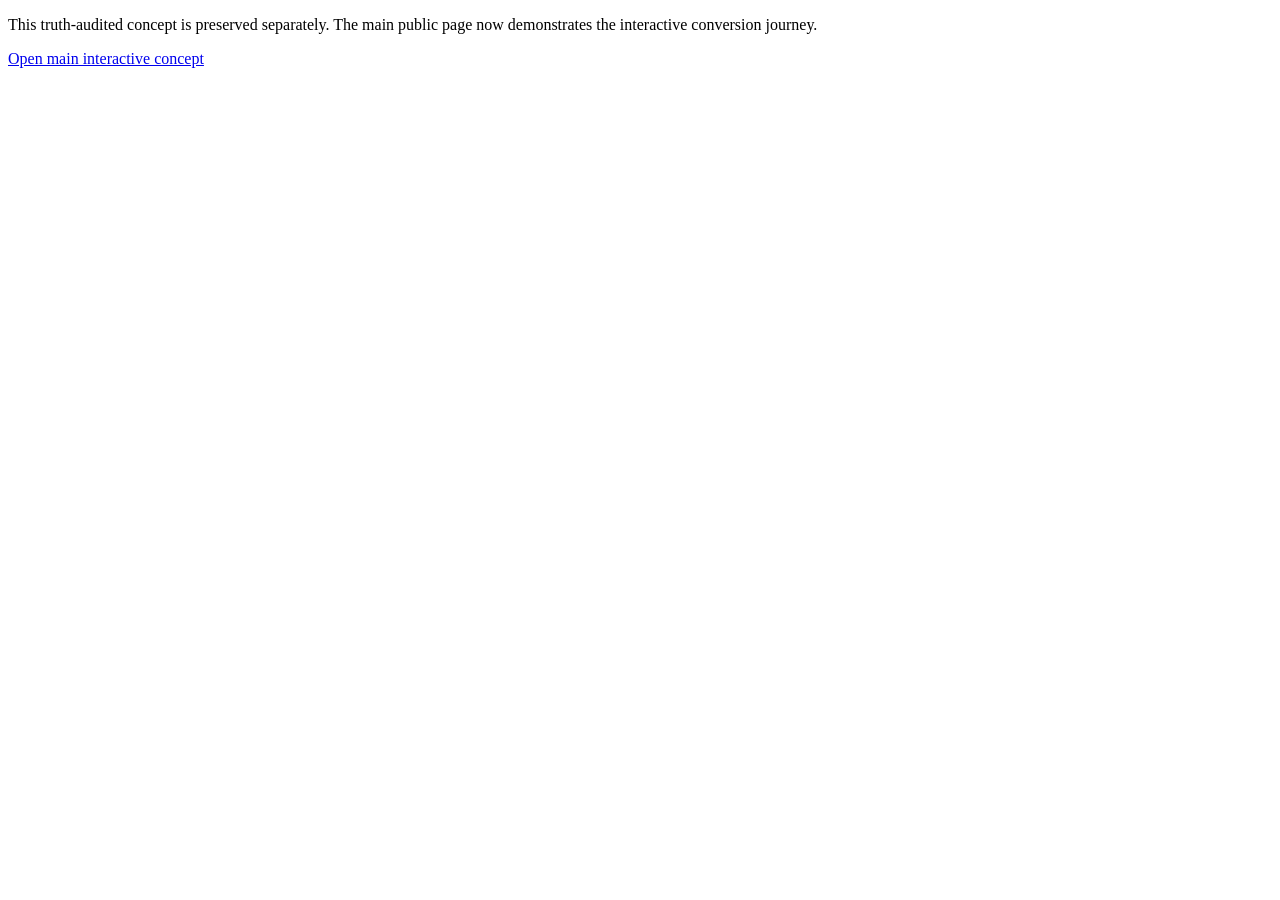
==== truthful.html @ 20d856f5 "Preserve truth-audited concept route" ====
<!doctype html><html><head><meta charset="utf-8"><meta name="viewport" content="width=device-width, initial-scale=1"><title>Dr Janson's Veterinary Hospital — Truth-audited concept</title></head><body><p>This truth-audited concept is preserved separately. The main public page now demonstrates the interactive conversion journey.</p><p><a href="./">Open main interactive concept</a></p></body></html>
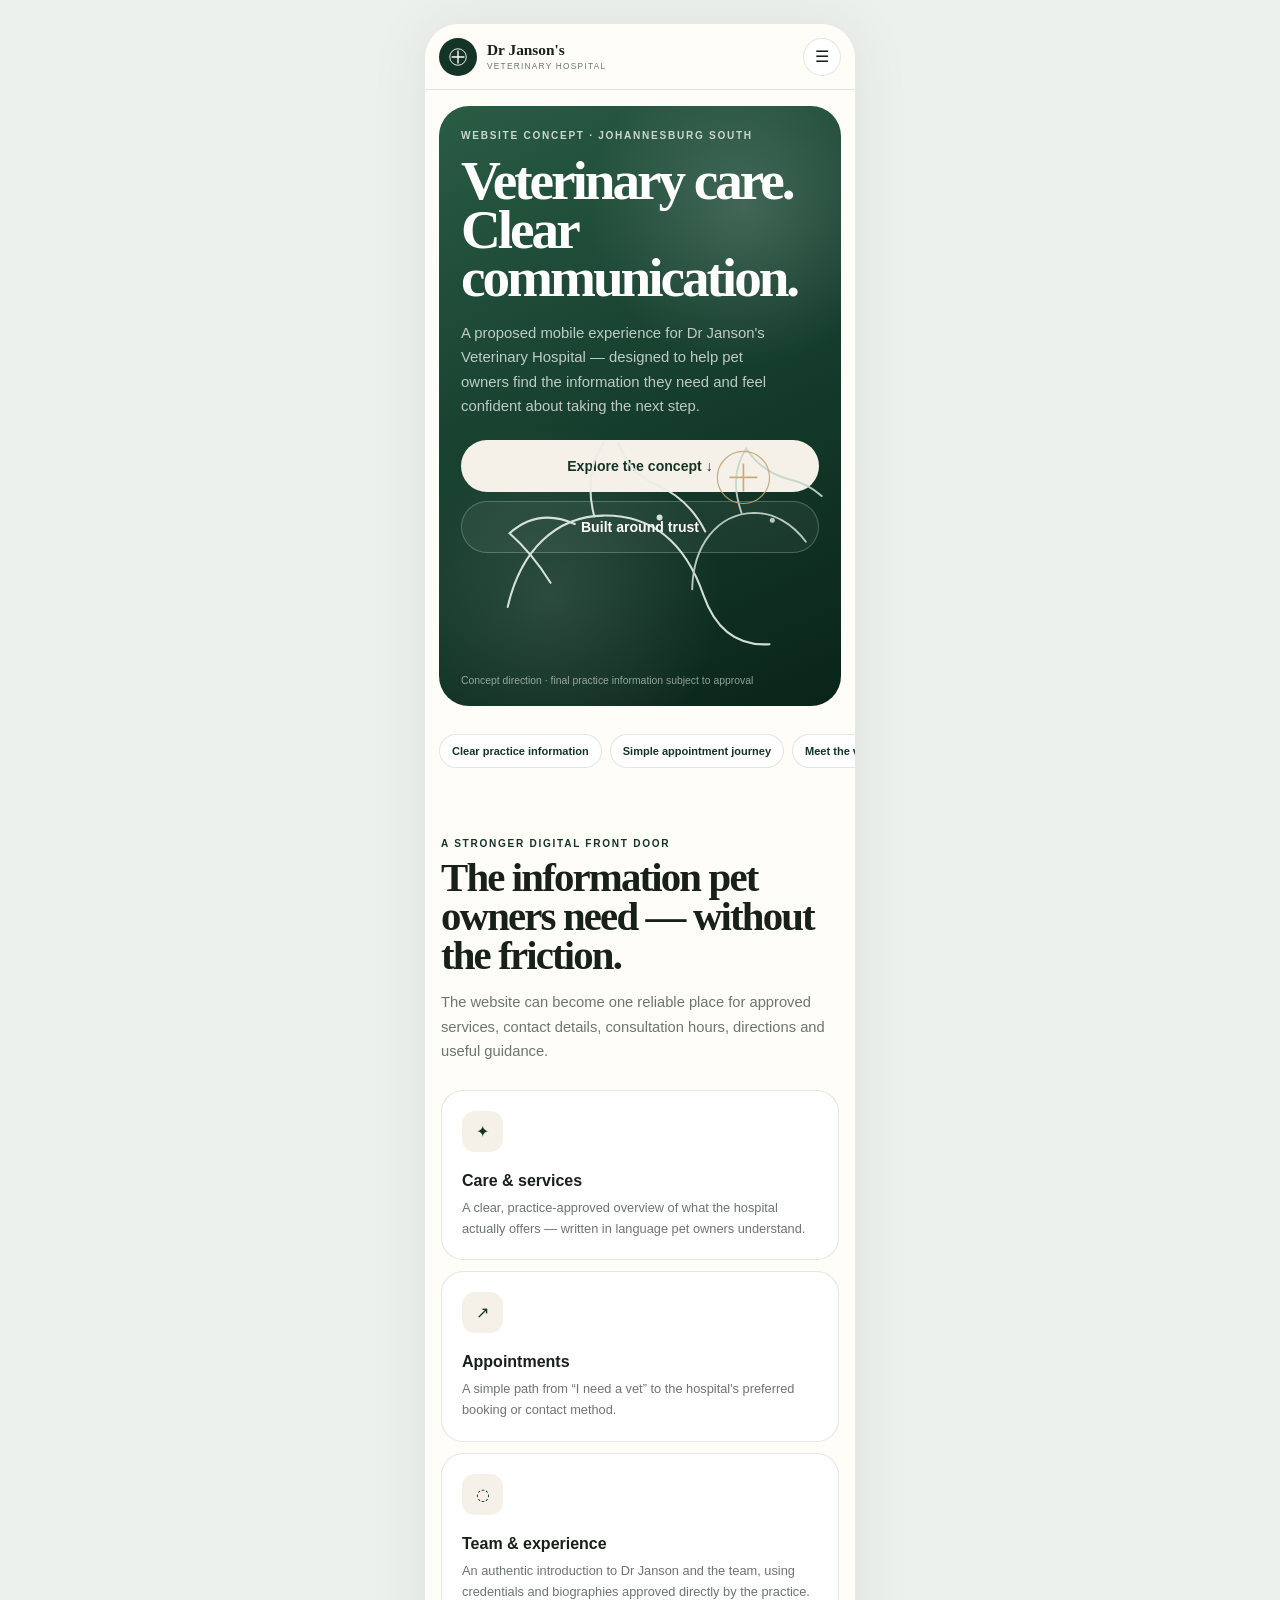
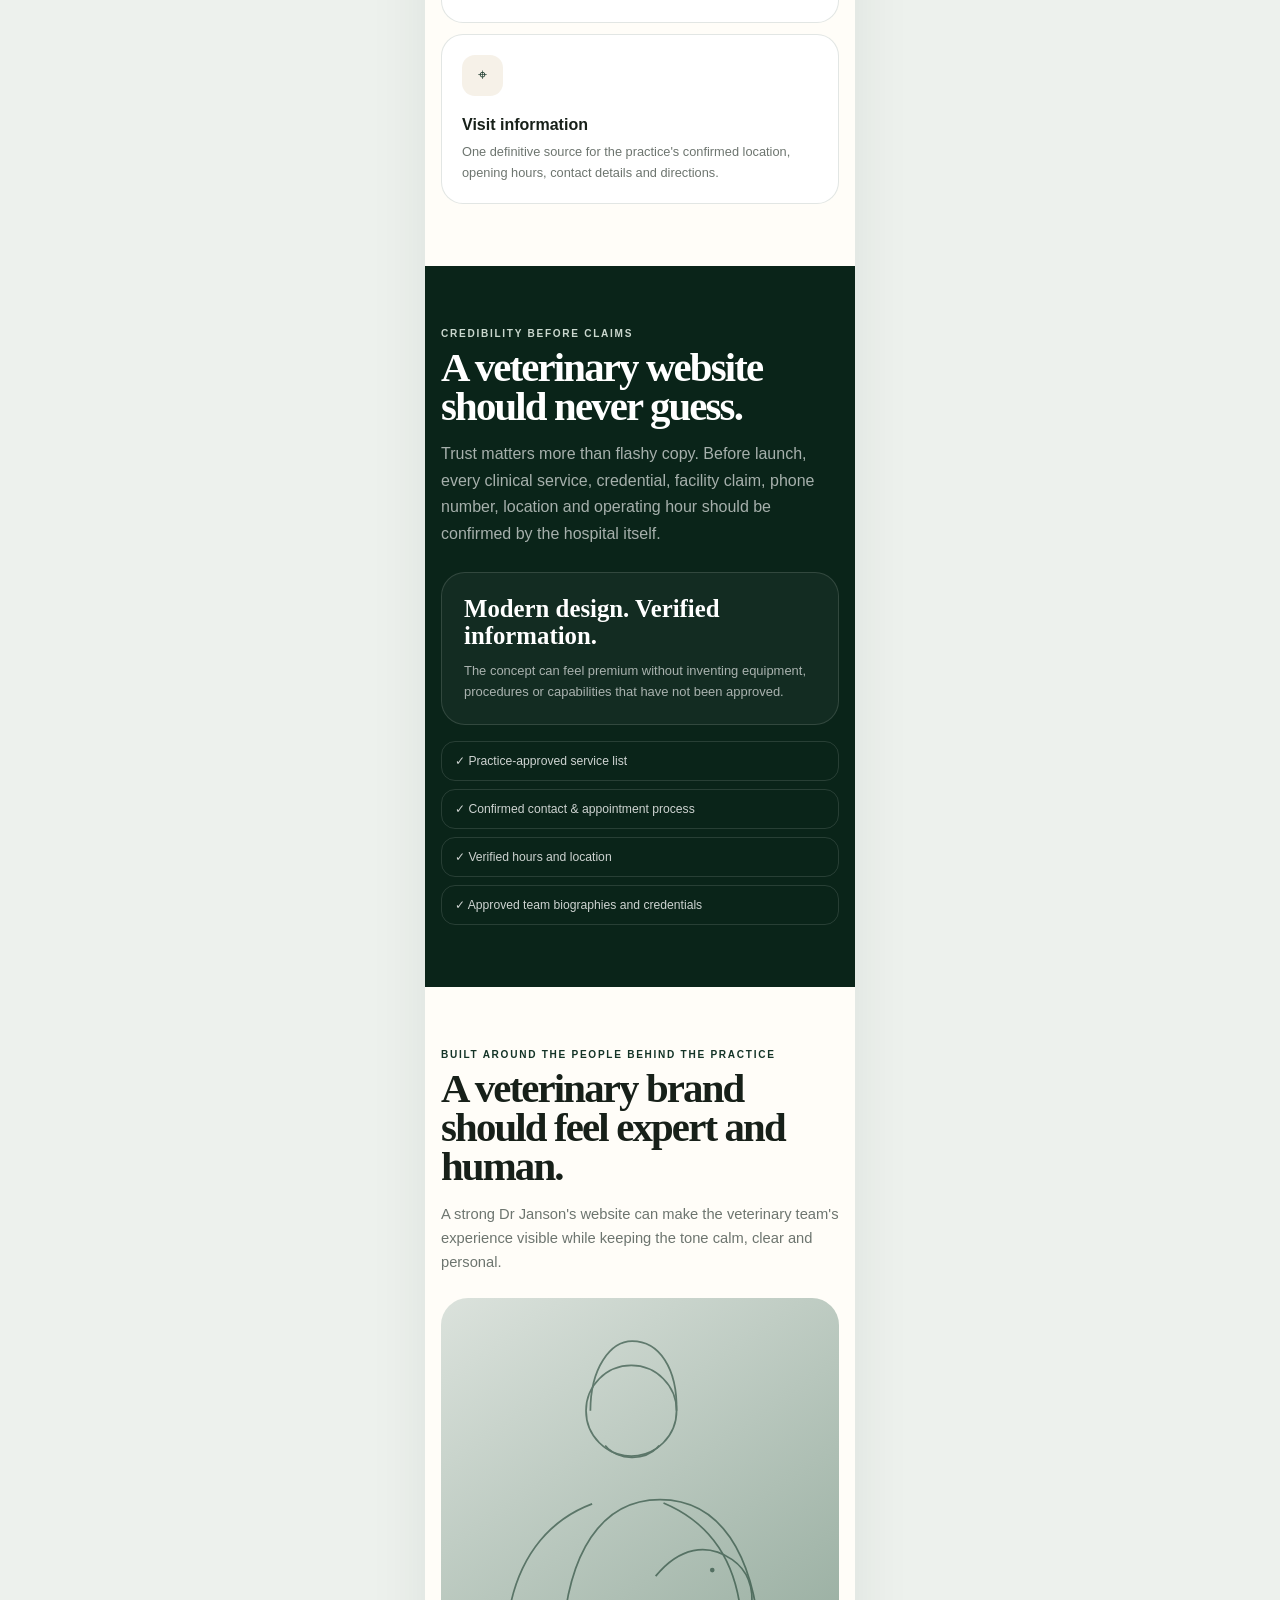
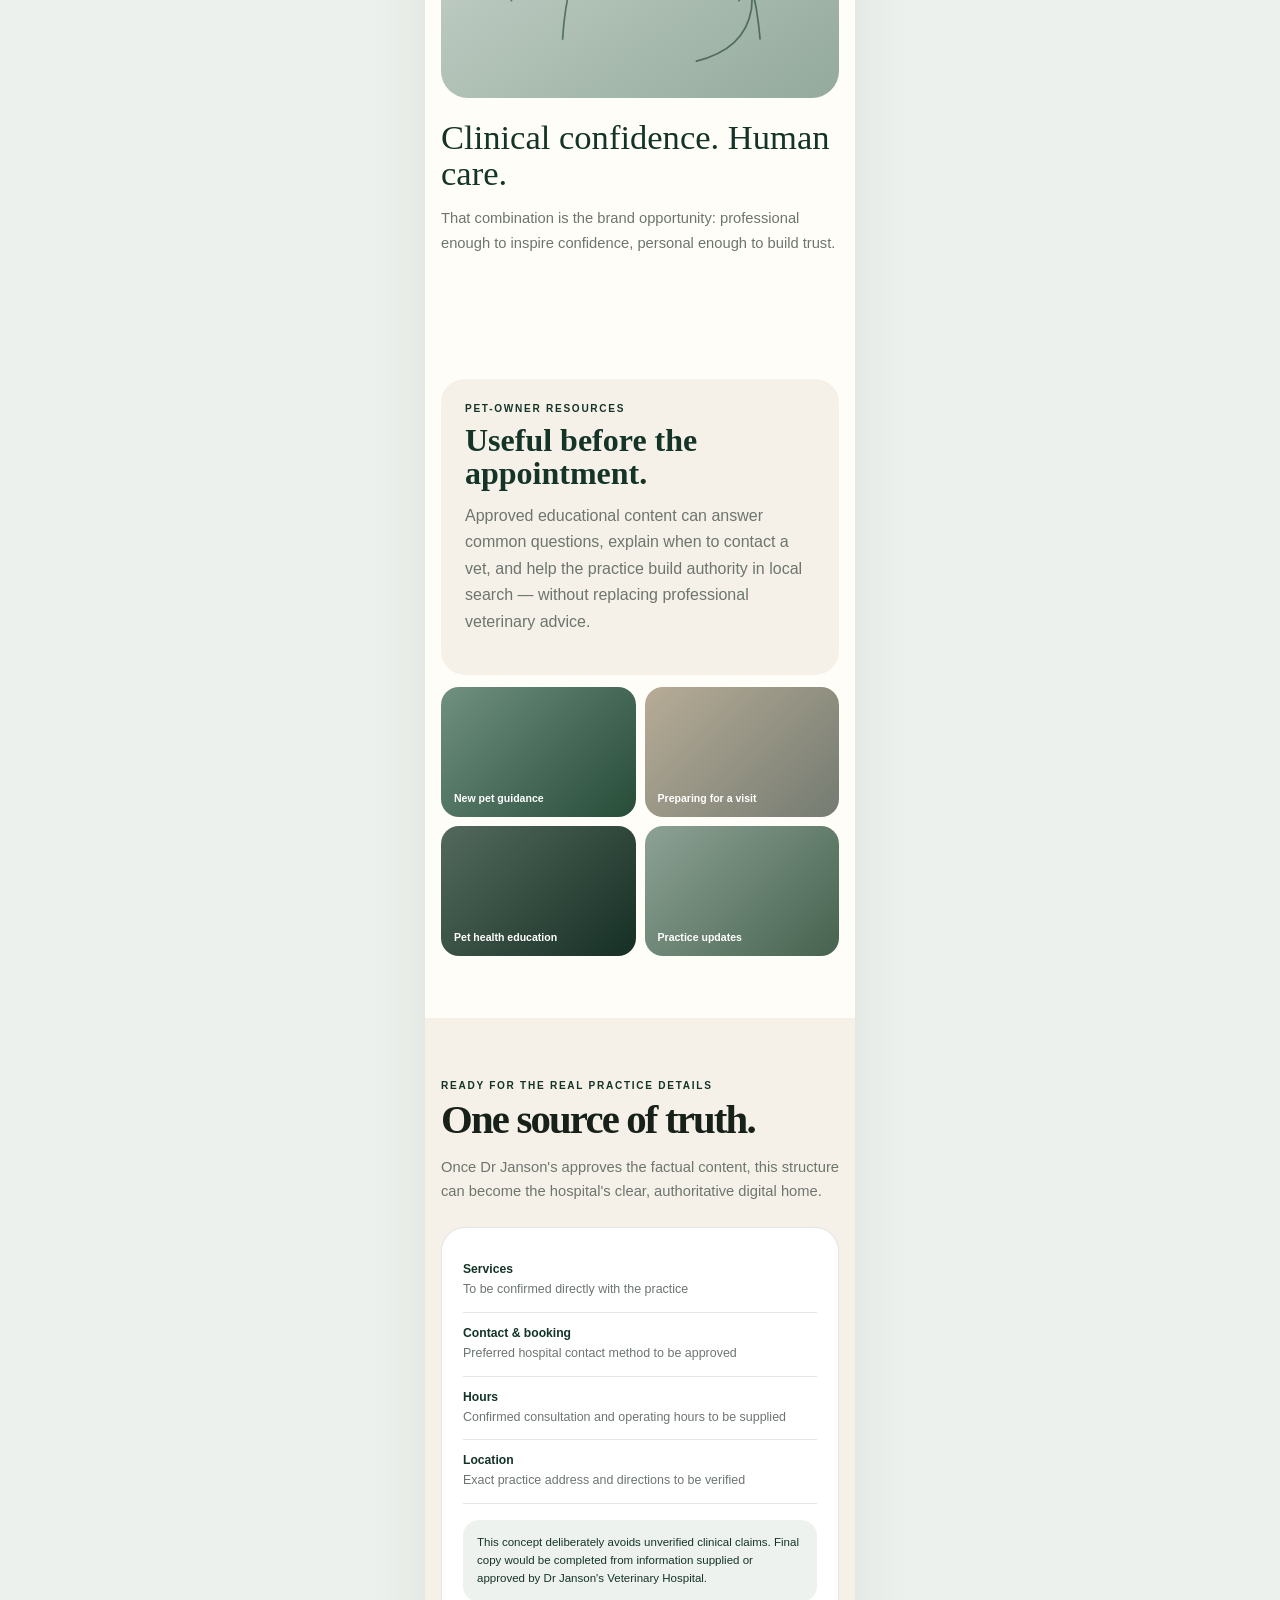
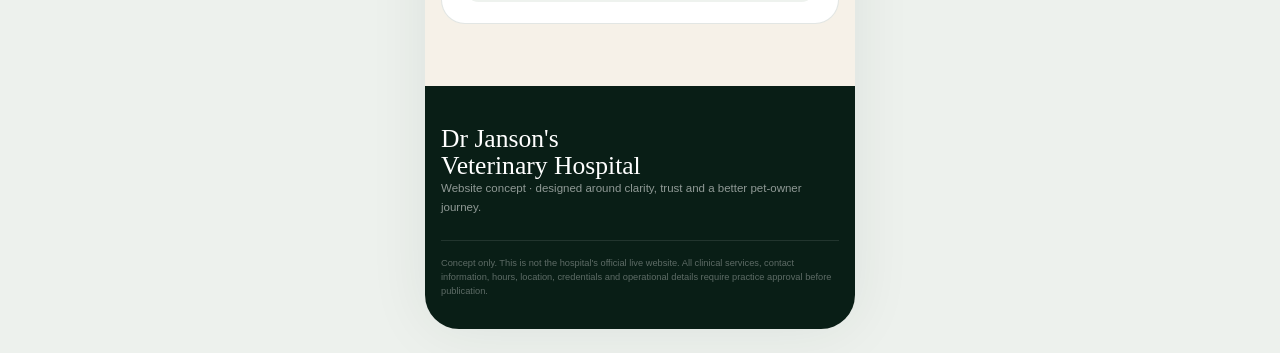
==== commit 51fd2091: "Make interactive conversion prototype the main public page" ====
--- a/truthful.html
+++ b/truthful.html
@@ -1 +1,30 @@
-<!doctype html><html><head><meta charset="utf-8"><meta name="viewport" content="width=device-width, initial-scale=1"><title>Dr Janson's Veterinary Hospital — Truth-audited concept</title></head><body><p>This truth-audited concept is preserved separately. The main public page now demonstrates the interactive conversion journey.</p><p><a href="./">Open main interactive concept</a></p></body></html>+<!doctype html>
+<html lang="en">
+<head>
+<meta charset="utf-8">
+<meta name="viewport" content="width=device-width, initial-scale=1, viewport-fit=cover">
+<meta name="theme-color" content="#143427">
+<title>Dr Janson's Veterinary Hospital — Website Concept</title>
+<meta name="description" content="A mobile-first website concept for Dr Janson's Veterinary Hospital.">
+<style>
+:root{--forest:#143427;--deep:#0a2419;--sage:#cad7ce;--cream:#f6f1e8;--paper:#fffdf8;--ink:#172019;--muted:#6d756f;--gold:#c3a773;--line:rgba(20,52,39,.12)}
+*{box-sizing:border-box}html{scroll-behavior:smooth}body{margin:0;background:#edf1ed;color:var(--ink);font-family:Inter,-apple-system,BlinkMacSystemFont,"Segoe UI",sans-serif;-webkit-font-smoothing:antialiased}a{text-decoration:none;color:inherit}.phone{width:100%;max-width:430px;margin:auto;background:var(--paper);min-height:100vh;box-shadow:0 0 60px rgba(20,52,39,.08);overflow:hidden}.top{position:sticky;top:0;z-index:50;height:66px;padding:0 14px;display:flex;align-items:center;justify-content:space-between;background:rgba(255,253,248,.95);backdrop-filter:blur(16px);border-bottom:1px solid var(--line)}.brand{display:flex;gap:10px;align-items:center}.mark{width:38px;height:38px;border-radius:50%;display:grid;place-items:center;background:var(--forest);color:white}.brand strong{display:block;font-family:Georgia,serif;font-size:.96rem;line-height:1}.brand small{display:block;margin-top:4px;font-size:.52rem;letter-spacing:.15em;text-transform:uppercase;color:var(--muted)}.menu{width:38px;height:38px;border-radius:50%;border:1px solid var(--line);display:grid;place-items:center;background:white}.hero{padding:16px 14px 28px}.hero-card{min-height:600px;border-radius:30px;padding:24px 22px;position:relative;overflow:hidden;color:white;background:radial-gradient(circle at 76% 17%,rgba(255,255,255,.16),transparent 27%),radial-gradient(circle at 28% 82%,rgba(203,216,206,.14),transparent 30%),linear-gradient(155deg,#2a5c44,#143b2b 55%,#0a2419)}.eyebrow,.kicker{font-size:.63rem;letter-spacing:.17em;text-transform:uppercase;font-weight:850}.eyebrow{color:var(--sage)}.kicker{color:var(--forest);margin-bottom:10px}h1,h2,h3,p{margin-top:0}h1,h2{font-family:Georgia,"Times New Roman",serif}h1{font-size:3.45rem;line-height:.88;letter-spacing:-.055em;margin:16px 0 18px}h2{font-size:2.55rem;line-height:.95;letter-spacing:-.045em;margin-bottom:15px}p{line-height:1.65;color:var(--muted)}.hero p{font-size:.93rem;color:rgba(255,255,255,.72);max-width:320px}.actions{display:grid;gap:9px;margin-top:21px}.btn{min-height:52px;border-radius:999px;display:flex;align-items:center;justify-content:center;padding:0 18px;font-weight:850;font-size:.88rem;border:1px solid transparent}.btn-cream{background:var(--cream);color:var(--forest)}.btn-ghost{border-color:rgba(255,255,255,.22);background:rgba(255,255,255,.05);color:white}.hero-art{position:absolute;left:7px;right:7px;bottom:59px;height:205px;opacity:.92}.hero-art svg{width:100%;height:100%}.hero-footer{position:absolute;left:22px;right:22px;bottom:20px;font-size:.65rem;color:rgba(255,255,255,.55)}.quick{display:flex;gap:8px;overflow-x:auto;padding:0 14px 8px;scrollbar-width:none}.quick::-webkit-scrollbar{display:none}.pill{flex:0 0 auto;border:1px solid var(--line);background:white;color:var(--forest);font-size:.69rem;font-weight:800;border-radius:999px;padding:10px 12px}section{padding:62px 16px}.lead{font-size:.92rem;margin-bottom:0}.cards{display:grid;gap:11px;margin-top:27px}.card{border:1px solid var(--line);background:white;border-radius:22px;padding:20px;min-height:165px;position:relative}.icon{width:41px;height:41px;border-radius:13px;background:var(--cream);display:grid;place-items:center;color:var(--forest);margin-bottom:20px}.card h3{font-size:1rem;margin-bottom:7px}.card p{font-size:.8rem;margin-bottom:0}.dark{background:var(--deep);color:white}.dark .kicker{color:var(--sage)}.dark p{color:rgba(255,255,255,.64)}.truth-card{margin-top:25px;border:1px solid rgba(255,255,255,.13);border-radius:24px;padding:22px;background:rgba(255,255,255,.04)}.truth-card strong{font-family:Georgia,serif;font-size:1.55rem;line-height:1.1;display:block}.truth-card p{font-size:.81rem;margin:10px 0 0}.checklist{display:grid;gap:8px;margin-top:16px}.checklist div{border:1px solid rgba(255,255,255,.12);border-radius:14px;padding:12px 13px;font-size:.76rem;color:rgba(255,255,255,.8)}.story-visual{min-height:400px;border-radius:27px;margin-top:24px;position:relative;overflow:hidden;background:linear-gradient(145deg,#dbe2dc,#93aa9c)}.story-visual svg{position:absolute;inset:17px 12px 0;width:calc(100% - 24px);height:calc(100% - 17px);opacity:.58}.quote{font-family:Georgia,serif;font-size:2.16rem;line-height:1.04;color:var(--forest);margin:22px 0 14px}.resource{background:var(--cream);border-radius:24px;padding:24px}.resource h3{font-family:Georgia,serif;font-size:2rem;line-height:1.05;color:var(--forest);margin-bottom:12px}.grid4{display:grid;grid-template-columns:1fr 1fr;gap:9px;margin-top:12px}.tile{min-height:130px;border-radius:18px;padding:13px;display:flex;align-items:flex-end;color:white;font-size:.66rem;font-weight:850}.g1{background:linear-gradient(135deg,#709080,#264c38)}.g2{background:linear-gradient(135deg,#b7ac97,#747b71)}.g3{background:linear-gradient(135deg,#53695d,#162f24)}.g4{background:linear-gradient(135deg,#8da295,#46634f)}.final{background:var(--cream)}.contact{background:white;border:1px solid var(--line);border-radius:24px;padding:21px;margin-top:24px}.row{padding:13px 0;border-bottom:1px solid var(--line)}.row:last-child{border-bottom:0}.row strong{display:block;font-size:.76rem;color:var(--forest)}.row span{display:block;margin-top:4px;color:var(--muted);font-size:.78rem;line-height:1.5}.notice{margin-top:16px;border-radius:16px;background:#eef2ee;padding:14px;color:var(--forest);font-size:.72rem;line-height:1.55}footer{background:#091e16;color:white;padding:40px 16px 30px}.footer-name{font-family:Georgia,serif;font-size:1.6rem;line-height:1.05}footer p{color:rgba(255,255,255,.55);font-size:.72rem}.note{margin-top:23px;padding-top:16px;border-top:1px solid rgba(255,255,255,.1);font-size:.58rem;color:rgba(255,255,255,.34);line-height:1.5}.reveal{opacity:0;transform:translateY(16px);transition:.55s ease}.reveal.show{opacity:1;transform:none}@media(min-width:431px){body{padding:24px 0}.phone{border-radius:34px;min-height:calc(100vh - 48px)}}
+</style>
+</head>
+<body>
+<div class="phone">
+<header class="top"><a class="brand" href="#top"><span class="mark"><svg width="22" height="22" viewBox="0 0 24 24" fill="none"><circle cx="12" cy="12" r="9" stroke="currentColor"/><path d="M12 5v14M5 12h14" stroke="currentColor" stroke-width="1.5"/></svg></span><span><strong>Dr Janson's</strong><small>Veterinary Hospital</small></span></a><a class="menu" href="#experience">☰</a></header>
+<main id="top">
+<div class="hero"><div class="hero-card reveal"><div class="eyebrow">Website concept · Johannesburg South</div><h1>Veterinary care.<br>Clear communication.</h1><p>A proposed mobile experience for Dr Janson's Veterinary Hospital — designed to help pet owners find the information they need and feel confident about taking the next step.</p><div class="actions"><a class="btn btn-cream" href="#experience">Explore the concept ↓</a><a class="btn btn-ghost" href="#trust">Built around trust</a></div><div class="hero-art"><svg viewBox="0 0 390 220" fill="none" aria-hidden="true"><path d="M53 177c14-61 52-97 102-98 52-1 88 28 108 85 14 40 40 55 71 53" stroke="#E5EEE7" stroke-width="2.2" stroke-linecap="round"/><path d="M146 80c-10-37-2-72 23-94 4 29 18 49 44 60 23 10 40 26 52 50" stroke="#E5EEE7" stroke-width="2.2" stroke-linecap="round"/><path d="M125 88c-27-12-50-8-70 10 17 15 32 34 44 53" stroke="#E5EEE7" stroke-width="2.2" stroke-linecap="round"/><circle cx="216" cy="81" r="3.2" fill="#E5EEE7"/><path d="M251 158c1-47 27-81 66-82 22 0 42 12 56 31" stroke="#C6D6CB" stroke-width="2" stroke-linecap="round"/><path d="M304 76c-9-25-8-49 5-69 11 17 27 28 46 33 13 3 25 9 35 18" stroke="#C6D6CB" stroke-width="2" stroke-linecap="round"/><circle cx="337" cy="84" r="2.7" fill="#C6D6CB"/><circle cx="306" cy="38" r="28" stroke="#C3A773" stroke-width="1.3"/><path d="M306 23v30M291 38h30" stroke="#C3A773" stroke-width="1.8"/></svg></div><div class="hero-footer">Concept direction · final practice information subject to approval</div></div></div>
+<div class="quick"><div class="pill">Clear practice information</div><div class="pill">Simple appointment journey</div><div class="pill">Meet the veterinary team</div><div class="pill">Pet-owner education</div></div>
+<section id="experience"><div class="kicker">A stronger digital front door</div><h2>The information pet owners need — without the friction.</h2><p class="lead">The website can become one reliable place for approved services, contact details, consultation hours, directions and useful guidance.</p><div class="cards"><article class="card reveal"><div class="icon">✦</div><h3>Care & services</h3><p>A clear, practice-approved overview of what the hospital actually offers — written in language pet owners understand.</p></article><article class="card reveal"><div class="icon">↗</div><h3>Appointments</h3><p>A simple path from “I need a vet” to the hospital's preferred booking or contact method.</p></article><article class="card reveal"><div class="icon">◌</div><h3>Team & experience</h3><p>An authentic introduction to Dr Janson and the team, using credentials and biographies approved directly by the practice.</p></article><article class="card reveal"><div class="icon">⌖</div><h3>Visit information</h3><p>One definitive source for the practice's confirmed location, opening hours, contact details and directions.</p></article></div></section>
+<section class="dark" id="trust"><div class="kicker">Credibility before claims</div><h2>A veterinary website should never guess.</h2><p>Trust matters more than flashy copy. Before launch, every clinical service, credential, facility claim, phone number, location and operating hour should be confirmed by the hospital itself.</p><div class="truth-card reveal"><strong>Modern design. Verified information.</strong><p>The concept can feel premium without inventing equipment, procedures or capabilities that have not been approved.</p></div><div class="checklist"><div>✓ Practice-approved service list</div><div>✓ Confirmed contact & appointment process</div><div>✓ Verified hours and location</div><div>✓ Approved team biographies and credentials</div></div></section>
+<section><div class="kicker">Built around the people behind the practice</div><h2>A veterinary brand should feel expert and human.</h2><p class="lead">A strong Dr Janson's website can make the veterinary team's experience visible while keeping the tone calm, clear and personal.</p><div class="story-visual reveal"><svg viewBox="0 0 360 440" fill="none" aria-hidden="true"><circle cx="170" cy="110" r="52" stroke="#173B2B" stroke-width="2"/><path d="M123 110c0-49 23-80 48-80 31 0 52 31 51 80" stroke="#173B2B" stroke-width="2"/><path d="M91 373c6-99 44-161 112-161 69 0 107 62 115 161" stroke="#173B2B" stroke-width="2"/><path d="M125 217c-48 18-80 57-93 112M207 216c50 21 78 61 87 113" stroke="#173B2B" stroke-width="2"/><path d="M140 150c14 17 46 19 62 0" stroke="#173B2B" stroke-width="2"/><path d="M198 300c27-33 59-39 88-19 17 12 25 32 22 57-5 31-27 51-64 60" stroke="#173B2B" stroke-width="2"/><circle cx="263" cy="293" r="2.7" fill="#173B2B"/></svg></div><div class="quote">Clinical confidence. Human care.</div><p class="lead">That combination is the brand opportunity: professional enough to inspire confidence, personal enough to build trust.</p></section>
+<section><div class="resource reveal"><div class="kicker">Pet-owner resources</div><h3>Useful before the appointment.</h3><p>Approved educational content can answer common questions, explain when to contact a vet, and help the practice build authority in local search — without replacing professional veterinary advice.</p></div><div class="grid4"><div class="tile g1">New pet guidance</div><div class="tile g2">Preparing for a visit</div><div class="tile g3">Pet health education</div><div class="tile g4">Practice updates</div></div></section>
+<section class="final"><div class="kicker">Ready for the real practice details</div><h2>One source of truth.</h2><p class="lead">Once Dr Janson's approves the factual content, this structure can become the hospital's clear, authoritative digital home.</p><div class="contact reveal"><div class="row"><strong>Services</strong><span>To be confirmed directly with the practice</span></div><div class="row"><strong>Contact & booking</strong><span>Preferred hospital contact method to be approved</span></div><div class="row"><strong>Hours</strong><span>Confirmed consultation and operating hours to be supplied</span></div><div class="row"><strong>Location</strong><span>Exact practice address and directions to be verified</span></div><div class="notice">This concept deliberately avoids unverified clinical claims. Final copy would be completed from information supplied or approved by Dr Janson's Veterinary Hospital.</div></div></section>
+</main>
+<footer><div class="footer-name">Dr Janson's<br>Veterinary Hospital</div><p>Website concept · designed around clarity, trust and a better pet-owner journey.</p><div class="note">Concept only. This is not the hospital's official live website. All clinical services, contact information, hours, location, credentials and operational details require practice approval before publication.</div></footer>
+</div>
+<script>const io=new IntersectionObserver((entries)=>entries.forEach(e=>{if(e.isIntersecting)e.target.classList.add('show')}),{threshold:.1});document.querySelectorAll('.reveal').forEach(el=>io.observe(el));</script>
+</body>
+</html>
